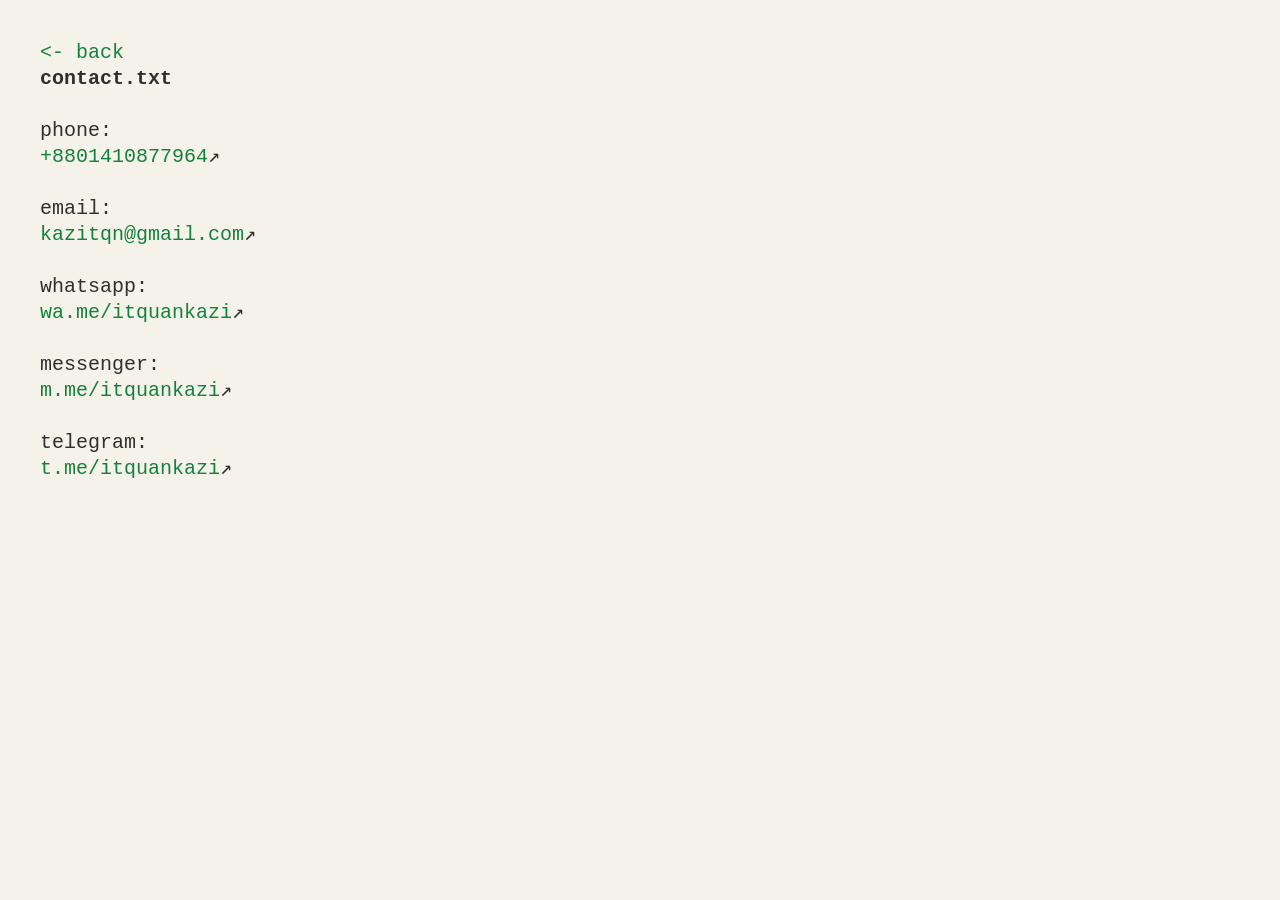
==== contact.html @ de066e18 "Add files via upload" ====
<!DOCTYPE html>
<html lang="en">
<head>
<meta charset="UTF-8">
<title>contact.txt</title>
<link rel="stylesheet" href="infotree.css">
</head>

<body>

<pre class="tree"><a href="index.html">&lt;- back</a>
<strong>contact.txt</strong>

phone:
<a href="tel:+8801410877964">+8801410877964</a>↗

email:
<a href="mailto:kazitqn@gmail.com">kazitqn@gmail.com</a>↗

whatsapp:
<a href="https://wa.me/message/IWEGOAEDS4PVN1">wa.me/itquankazi</a>↗

messenger: 
<a href="https://m.me/itquankazi?hash=AbYTGJR9WDvO5uW0&source_id=8585216">m.me/itquankazi</a>↗

telegram:
<a href="https://t.me/aliasaccount0">t.me/itquankazi</a>↗
</pre>

</body>
</html>
---- infotree.css ----
body{
    margin:40px;
    max-width:900px;
    background:#F5F2EA;
}

.tree{
    font-family:"Courier New", monospace;
    font-size:20px;
    color:#2F2F2F;
    line-height:1.3;
    white-space:pre;

    animation:fadeInTree .65s cubic-bezier(.22,1,.36,1);
}

.tree-animated{
    display:none;
    opacity:0;
    transform:translateY(8px);
}

.tree-animated.show{
    display:block;
    animation:fadeInTree .65s cubic-bezier(.22,1,.36,1) forwards;
}

@keyframes fadeInTree{
    from{
        opacity:0;
        transform:translateY(8px);
    }

    to{
        opacity:1;
        transform:translateY(0);
    }
}

.folder{
    color:#2563EB;
    font-weight:bold;
}

.file{
    color:#15803D;
}

a,
a:visited{
    color:#15803D;
    text-decoration:none;
    transition:color .15s ease;
}

a:hover{
    color:#166534;
    text-decoration:underline;
}

::selection{
    background:#2563EB;
    color:white;
}

#boot{
    font-family:"Courier New", monospace;
    font-size:20px;
    color:#2F2F2F;
    white-space:pre;
}

.cursor{
    display:none;
    color:#2F2F2F;
    animation:blink 1s steps(1) infinite;
}

@keyframes blink{
    50%{
        opacity:0;
    }
}


/* ---------- Spotify Premium Effect ---------- */

.spotify-link{
    position:relative;
    display:inline-block;
    color:#15803D;
    text-decoration:none;
    overflow:hidden;

    animation:spotifyGlow 2.5s ease-in-out infinite;
}

.spotify-link::after{
    content:"";
    position:absolute;

    top:-35%;
    left:-80%;

    width:45%;
    height:180%;

    background:linear-gradient(
        90deg,
        transparent 0%,
        rgba(255,255,255,0) 20%,
        rgba(255,255,255,.95) 50%,
        rgba(255,255,255,0) 80%,
        transparent 100%
    );

    transform:skewX(-20deg);
    filter:blur(1px);

    pointer-events:none;

    animation:glassSweep 2.5s ease-in-out infinite;
}


/* ---------- Glow ---------- */

@keyframes spotifyGlow{

    0%,100%{
        color:#15803D;
        text-shadow:none;
    }

    35%{
        color:#22C55E;
        text-shadow:
            0 0 5px rgba(34,197,94,.35),
            0 0 10px rgba(34,197,94,.2);
    }

    /* Peak glow */
    50%{
        color:#22C55E;
        text-shadow:
            0 0 8px rgba(34,197,94,.65),
            0 0 18px rgba(34,197,94,.35);
    }

    65%{
        color:#15803D;
        text-shadow:none;
    }

}


/* ---------- Shimmer ---------- */

@keyframes glassSweep{

    0%,40%{
        left:-80%;
        opacity:0;
    }

    45%{
        opacity:1;
    }

    75%{
        left:140%;
        opacity:1;
    }

    80%,100%{
        left:140%;
        opacity:0;
    }

}


/* ---------- Equalizer ---------- */

.equalizer{
    display:inline-flex;
    align-items:flex-end;
    gap:2px;
    margin-left:6px;
    height:10px;

    position:relative;
    top:-2px;          /* move the bars up */
}

.equalizer span{
    width:2px;
    background:#1DB954;
    border-radius:2px;
    transform-origin:bottom;
    animation:equalizer .9s ease-in-out infinite;
}

.equalizer span:nth-child(1){
    height:4px;
    animation-delay:0s;
}

.equalizer span:nth-child(2){
    height:9px;
    animation-delay:.15s;
}

.equalizer span:nth-child(3){
    height:6px;
    animation-delay:.3s;
}

.equalizer span:nth-child(4){
    height:10px;
    animation-delay:.45s;
}

@keyframes equalizer{
    0%,100%{
        transform:scaleY(.4);
    }

    50%{
        transform:scaleY(1);
    }
}
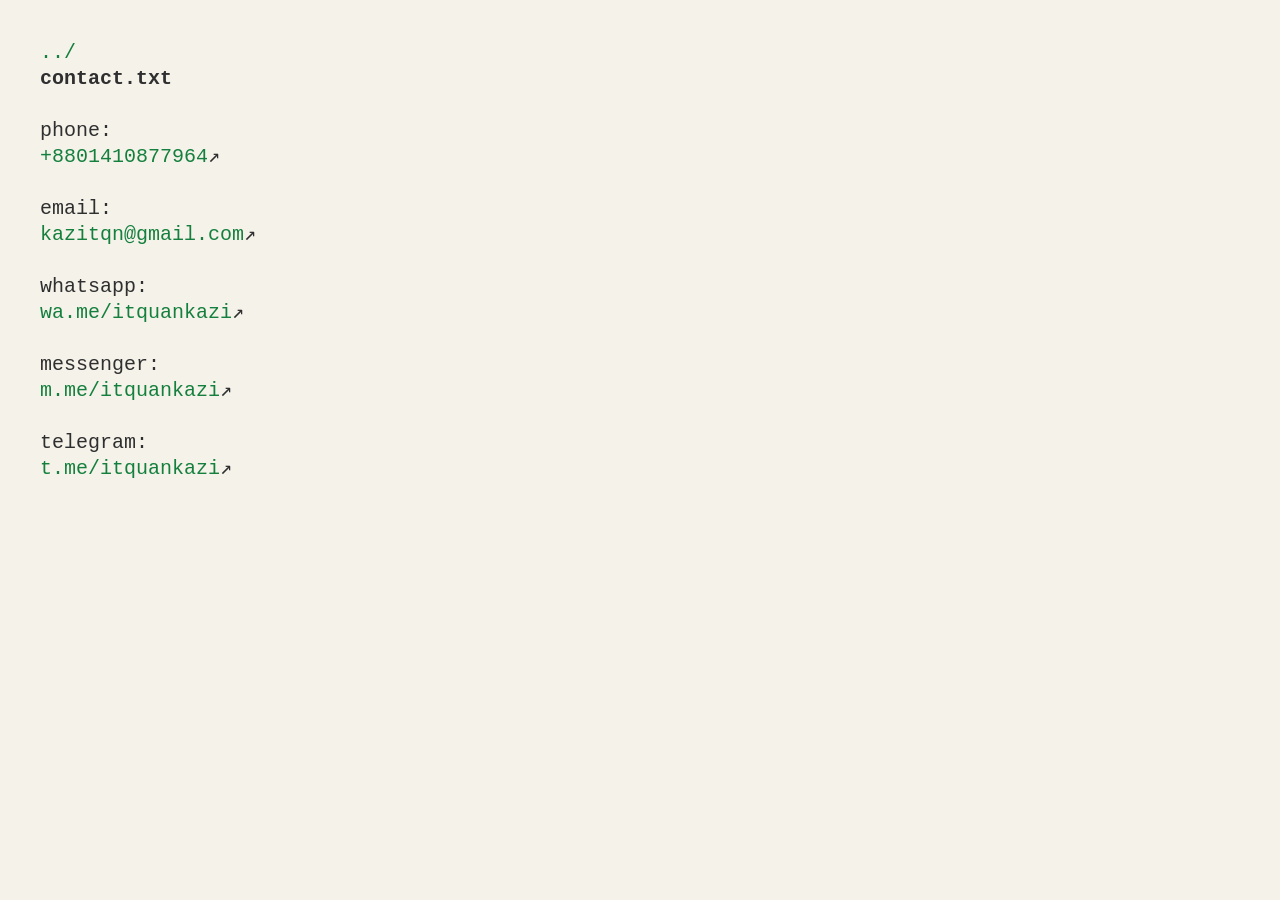
==== commit 6beb5ded: "Add files via upload" ====
--- a/contact.html
+++ b/contact.html
@@ -2,13 +2,14 @@
 <html lang="en">
 <head>
 <meta charset="UTF-8">
+<meta name="viewport" content="width=device-width, initial-scale=1.0">
 <title>contact.txt</title>
 <link rel="stylesheet" href="infotree.css">
 </head>
 
 <body>
 
-<pre class="tree"><a href="index.html">&lt;- back</a>
+<pre class="tree"><a href="index.html">../</a>
 <strong>contact.txt</strong>
 
 phone:
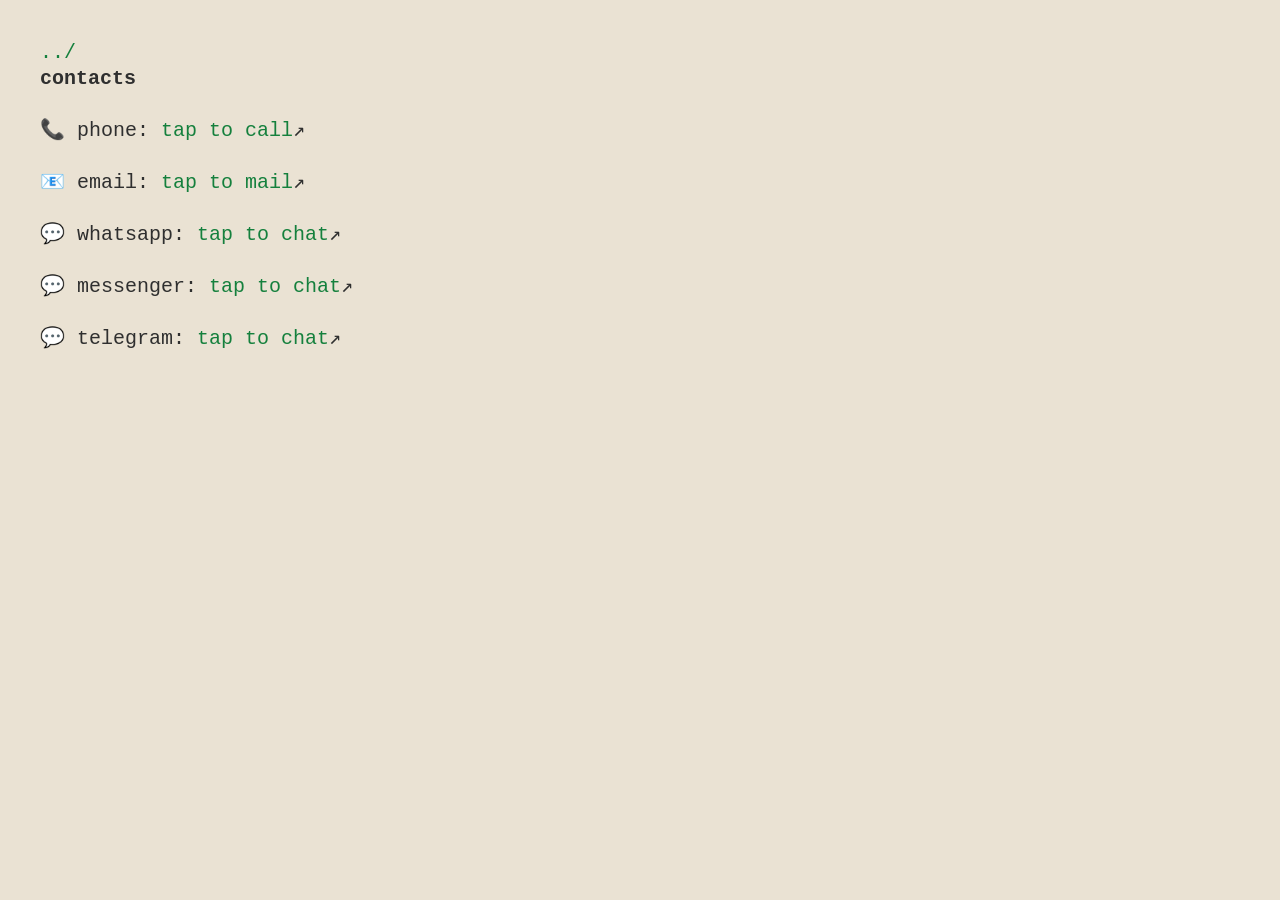
==== commit efc0787a: "emojify" ====
--- a/contact.html
+++ b/contact.html
@@ -10,22 +10,17 @@
 <body>
 
 <pre class="tree"><a href="index.html">../</a>
-<strong>contact.txt</strong>
+<strong>contacts</strong>
 
-phone:
-<a href="tel:+8801410877964">+8801410877964</a>↗
+📞 phone: <a href="tel:+8801410877964">tap to call</a>↗
 
-email:
-<a href="mailto:kazitqn@gmail.com">kazitqn@gmail.com</a>↗
+📧 email: <a href="mailto:kazitqn@gmail.com">tap to mail</a>↗
 
-whatsapp:
-<a href="https://wa.me/message/IWEGOAEDS4PVN1">wa.me/itquankazi</a>↗
+💬 whatsapp: <a href="https://wa.me/message/IWEGOAEDS4PVN1">tap to chat</a>↗
 
-messenger: 
-<a href="https://m.me/itquankazi?hash=AbYTGJR9WDvO5uW0&source_id=8585216">m.me/itquankazi</a>↗
+💬 messenger: <a href="https://m.me/itquankazi?hash=AbYTGJR9WDvO5uW0&source_id=8585216">tap to chat</a>↗
 
-telegram:
-<a href="https://t.me/aliasaccount0">t.me/itquankazi</a>↗
+💬 telegram: <a href="https://t.me/aliasaccount0">tap to chat</a>↗
 </pre>
 
 </body>
--- a/infotree.css
+++ b/infotree.css
@@ -1,7 +1,7 @@
 body{
     margin:40px;
     max-width:900px;
-    background:#F5F2EA;
+    background-color: #EAE2D3;
 }
 
 .tree{
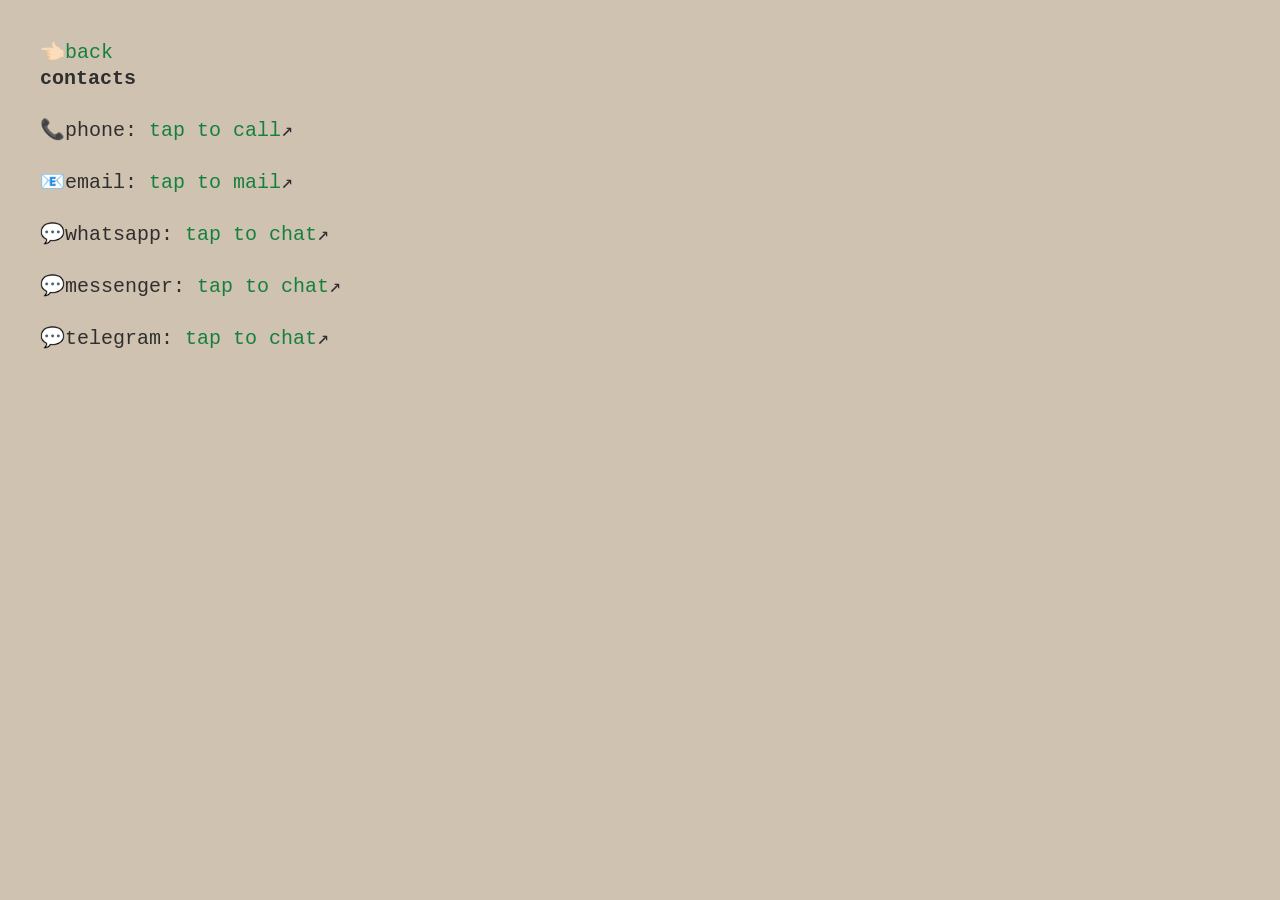
==== commit 59bf8385: "emojify and alignment" ====
--- a/contact.html
+++ b/contact.html
@@ -9,18 +9,18 @@
 
 <body>
 
-<pre class="tree"><a href="index.html">../</a>
+<pre class="tree">👈🏻<a href="index.html">back</a>
 <strong>contacts</strong>
 
-📞 phone: <a href="tel:+8801410877964">tap to call</a>↗
+📞phone: <a href="tel:+8801410877964">tap to call</a>↗
 
-📧 email: <a href="mailto:kazitqn@gmail.com">tap to mail</a>↗
+📧email: <a href="mailto:kazitqn@gmail.com">tap to mail</a>↗
 
-💬 whatsapp: <a href="https://wa.me/message/IWEGOAEDS4PVN1">tap to chat</a>↗
+💬whatsapp: <a href="https://wa.me/message/IWEGOAEDS4PVN1">tap to chat</a>↗
 
-💬 messenger: <a href="https://m.me/itquankazi?hash=AbYTGJR9WDvO5uW0&source_id=8585216">tap to chat</a>↗
+💬messenger: <a href="https://m.me/itquankazi?hash=AbYTGJR9WDvO5uW0&source_id=8585216">tap to chat</a>↗
 
-💬 telegram: <a href="https://t.me/aliasaccount0">tap to chat</a>↗
+💬telegram: <a href="https://t.me/aliasaccount0">tap to chat</a>↗
 </pre>
 
 </body>
--- a/infotree.css
+++ b/infotree.css
@@ -1,7 +1,7 @@
 body{
     margin:40px;
     max-width:900px;
-    background-color: #EAE2D3;
+    background-color: #D0C2B0;
 }
 
 .tree{
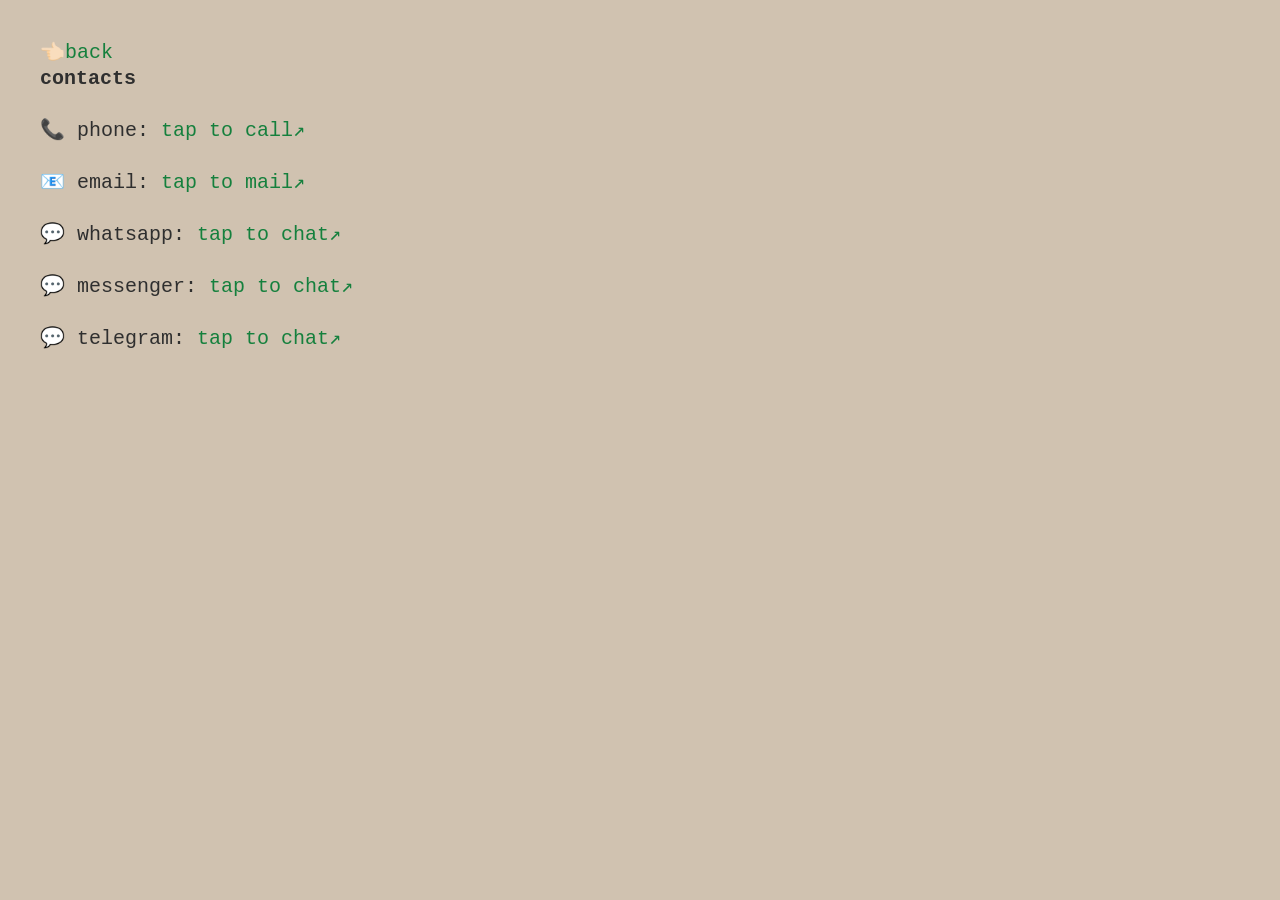
==== commit a34b85b6: "emojify" ====
--- a/contact.html
+++ b/contact.html
@@ -12,15 +12,15 @@
 <pre class="tree">👈🏻<a href="index.html">back</a>
 <strong>contacts</strong>
 
-📞phone: <a href="tel:+8801410877964">tap to call</a>↗
+📞 phone: <a href="tel:+8801410877964">tap to call</a><span style="color: #15803D;">↗</span>
 
-📧email: <a href="mailto:kazitqn@gmail.com">tap to mail</a>↗
+📧 email: <a href="mailto:kazitqn@gmail.com">tap to mail</a><span style="color: #15803D;">↗</span>
 
-💬whatsapp: <a href="https://wa.me/message/IWEGOAEDS4PVN1">tap to chat</a>↗
+💬 whatsapp: <a href="https://wa.me/message/IWEGOAEDS4PVN1">tap to chat</a><span style="color: #15803D;">↗</span>
 
-💬messenger: <a href="https://m.me/itquankazi?hash=AbYTGJR9WDvO5uW0&source_id=8585216">tap to chat</a>↗
+💬 messenger: <a href="https://m.me/itquankazi?hash=AbYTGJR9WDvO5uW0&source_id=8585216">tap to chat</a><span style="color: #15803D;">↗</span>
 
-💬telegram: <a href="https://t.me/aliasaccount0">tap to chat</a>↗
+💬 telegram: <a href="https://t.me/aliasaccount0">tap to chat</a><span style="color: #15803D;">↗</span>
 </pre>
 
 </body>
